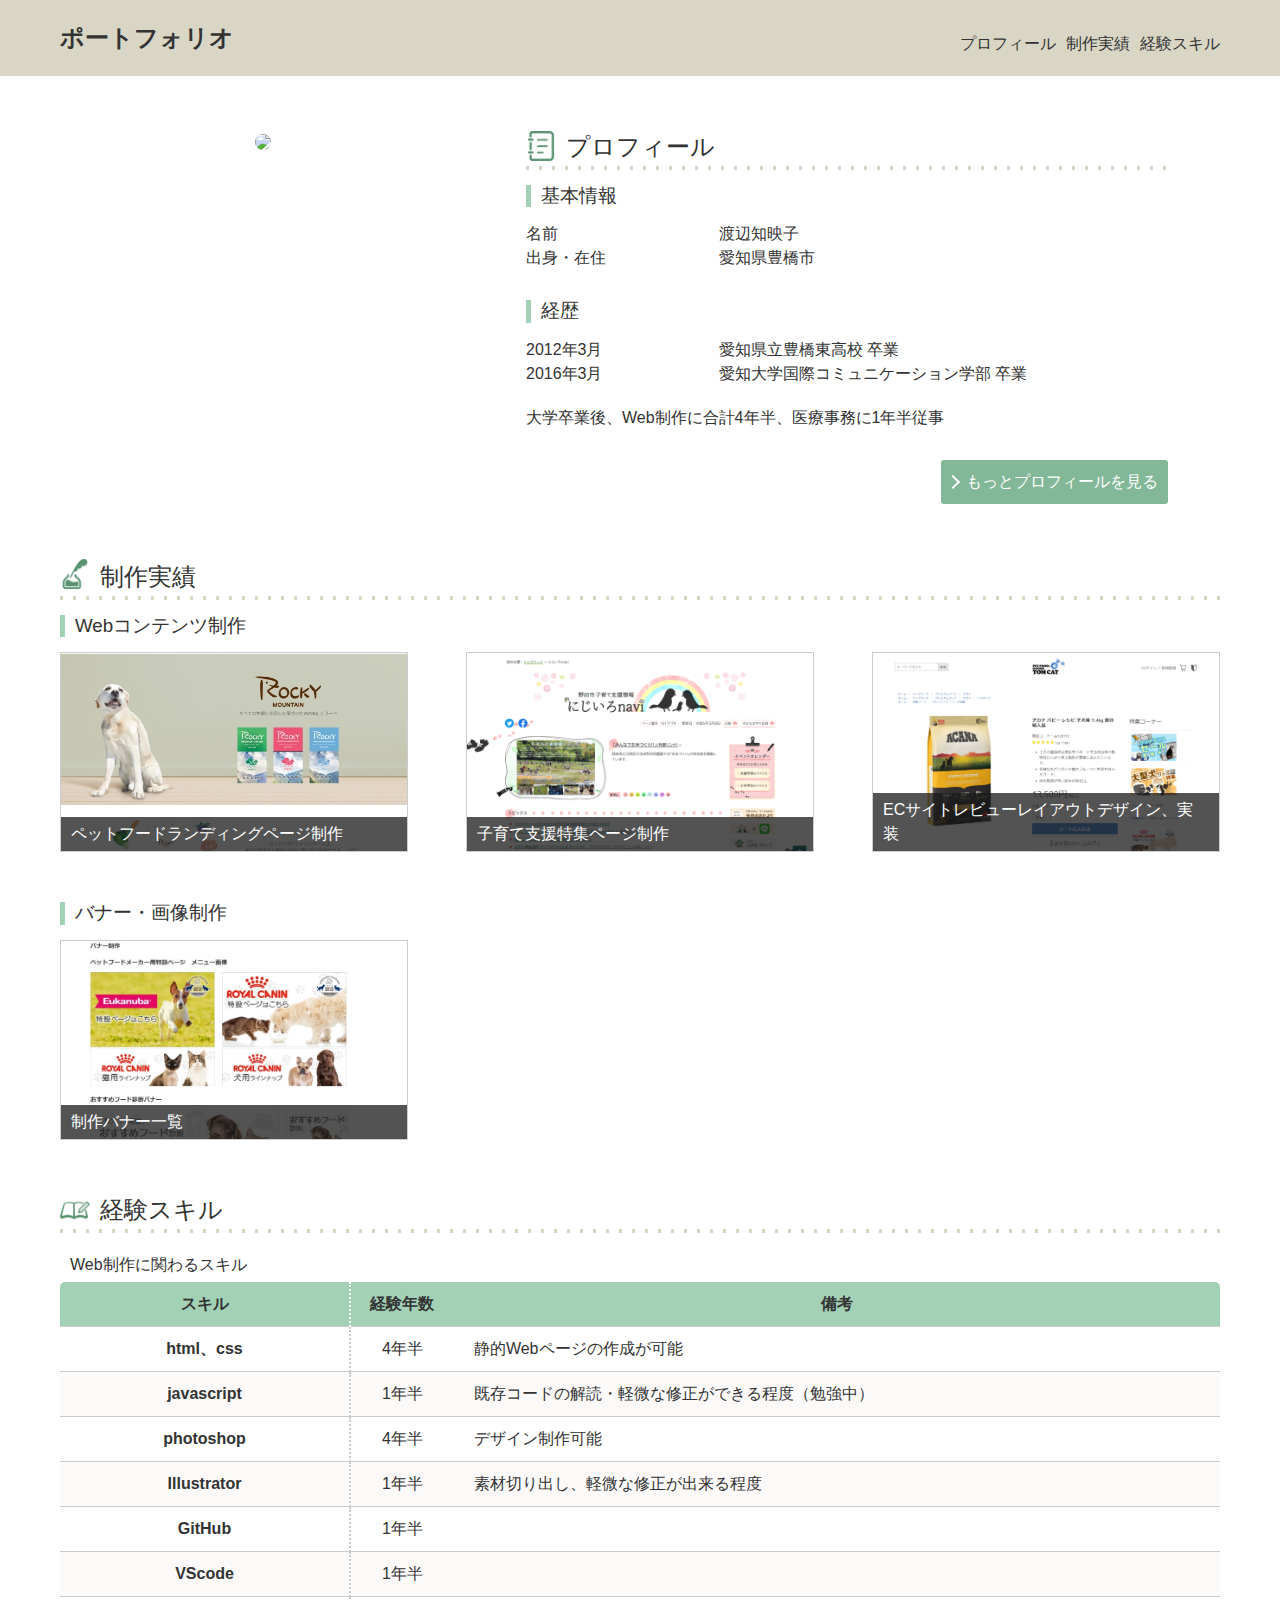
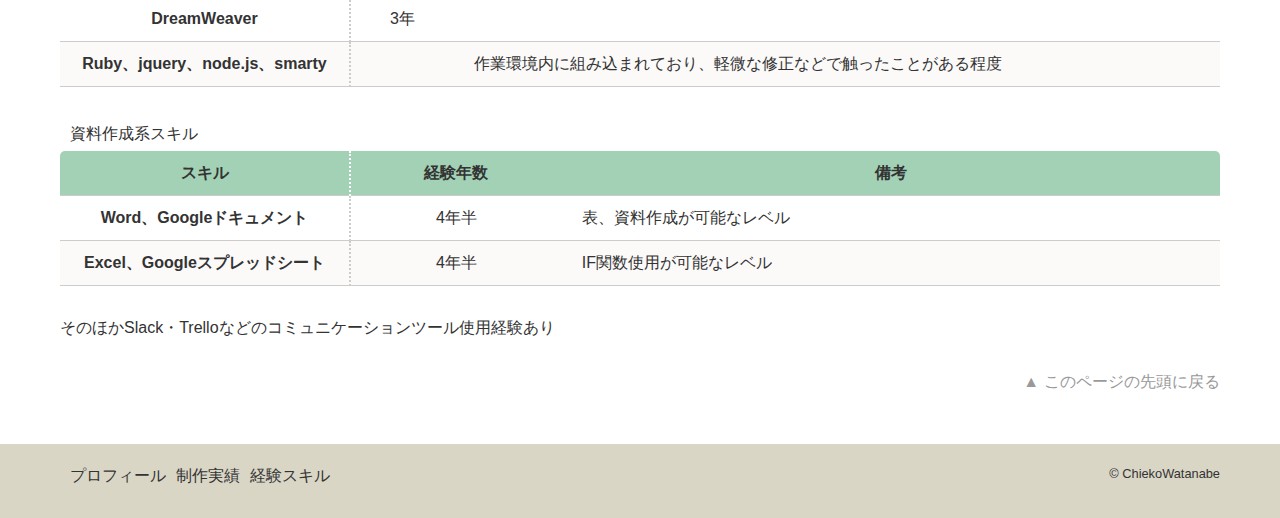
==== index.html @ 40fe9f1f "レスポンシブ対応、css読み込み" ====
<!DOCTYPE html>
<html>
  <head>
    <title>ポートフォリオ</title>
    <link rel="stylesheet" href="style/base.css">
    <link rel="stylesheet" href="style/top.css">
    <link rel="stylesheet" href="style/smp.css">
  </head>
  <body>
    <header>
      <div class="page_wrap flex_box">
        <h1 class="sitetitle">ポートフォリオ</h1>

        <nav>

          <ul>
            <li><a href="#profile">プロフィール</a></li>
            <li><a href="#works">制作実績</a></li>
            <li><a href="#personal">経験スキル</a></li>
          </ul>

        </nav>
      </div>
    </header>

    <article id="toppage" class="page_wrap">

      <div id="profile_wrap" class="flex_box">

        <p class="profile_img_wrap"><img src="img/profile_img.jpg"></p>

        <div class="profile_content">
          <h2 id="profile">プロフィール</h2>

          <section>
            <h3>基本情報</h3>
            <dl>
              <dt>名前</dt><dd>渡辺知映子</dd>
              <dt>出身・在住</dt><dd>愛知県豊橋市</dd>
            </dl>
          </section>

          <section>
            <h3>経歴</h3>
            <dl>
              <dt>2012年3月</dt><dd>愛知県立豊橋東高校 卒業</dd>
              <dt>2016年3月</dt><dd>愛知大学国際コミュニケーション学部 卒業</dd>
            </dl>
            <p>大学卒業後、Web制作に合計4年半、医療事務に1年半従事</p>
          </section>
          <p class="prof_button">
            <a href="pages/profile.html">もっとプロフィールを見る</a></p>
        </div>
      </div>

      <div id="works_wrap">
        <h2 id="works">制作実績</h2>
        <section>
          <h3>Webコンテンツ制作</h3>
          <ul>
            <li><a href="pages/rockylp.html"><img
                  src="pages/img/rockylp_thumnail.jpg"><span>ペットフードランディングページ制作</span></a></li>
            <li><a href="pages/childcare.html"><img
                  src="pages/img/childcareindex_thumnail.png"><span>子育て支援特集ページ制作</span></a></li>
            <li><a href="pages/review.html"><img
                  src="pages/img/review_thumnail.png"><span>ECサイトレビューレイアウトデザイン、実装</span></a></li>

          </ul>
        </section>

        <section>
          <h3>バナー・画像制作</h3>
          <ul>
            <li><a href="pages/banner.html"><img
                  src="pages/img/banner_thumnail .jpg"><span>制作バナー一覧</span></a></li>
          </ul>

        </section>

      </div>

      <div id="personal_wrap">
        <h2 id="personal">経験スキル</h2>
        <table>
          <caption>Web制作に関わるスキル</caption>
          <thead>
            <tr><th>スキル</th><th>経験年数</th><th>備考</th>
            </tr>
          </thead>
          <tbody>
            <tr>
              <th>html、css</th><td>4年半</td><td
                class="align_left">静的Webページの作成が可能</td>
            </tr>
            <tr>
              <th>javascript</th><td>1年半</td><td
                class="align_left">既存コードの解読・軽微な修正ができる程度（勉強中）</td>
            </tr>
            <tr>
              <th>photoshop</th><td>4年半</td><td
                class="align_left">デザイン制作可能</td>
            </tr>
            <tr>
              <th>Illustrator</th><td>1年半</td><td
                class="align_left">素材切り出し、軽微な修正が出来る程度</td>
            </tr>
            <tr>
              <th>GitHub</th><td>1年半</td><td></td>
            </tr>
            <tr>
              <th>VScode</th><td>1年半</td><td></td>
            </tr>
            <tr>
              <th>DreamWeaver</th><td>3年</td><td></td>
            </tr>
            <tr>
              <th>Ruby、jquery、node.js、smarty</th><td></td><td
                class="align_left">作業環境内に組み込まれており、軽微な修正などで触ったことがある程度</td>
            </tr>
          </tbody>
        </table>

        <table>
          <caption>資料作成系スキル</caption>
          <thead>
            <tr><th>スキル</th><th>経験年数</th><th>備考</th>
            </tr>
          </thead>
          <tbody>
            <tr>
              <th>Word、Googleドキュメント</th><td>4年半</td><td
                class="align_left">表、資料作成が可能なレベル</td>
            </tr>
            <tr>
              <th>Excel、Googleスプレッドシート</th><td>4年半</td><td
                class="align_left">IF関数使用が可能なレベル</td>
            </tr>
          </tbody>
        </table>
        <p>そのほかSlack・Trelloなどのコミュニケーションツール使用経験あり</p>

      </div>
      <p class="go_to_head"><a href="#">このページの先頭に戻る</a></p>
    </article>

    <footer>
      <div class="page_wrap flex_box">

        <nav>

          <ul>
            <li><a href="#profile">プロフィール</a></li>
            <li><a href="#works">制作実績</a></li>
            <li><a href="#personal">経験スキル</a></li>
          </ul>

        </nav>
        <p class="copyright">&#169; ChiekoWatanabe</p>
      </div>
    </footer>

  </body>
</html>
---- style/base.css ----
/*=========================================
base
-----------------------------------------*/
* {
  margin: 0;
  padding: 0;
  background: none;
  box-sizing: border-box;
}

html {
  scroll-behavior: smooth;
  font-size: 16px;
}

body {
  font-family: "MS Pゴシック", sans-serif;
  color: #333;
  line-height: 1.5;
  font-size: 16px;
}

.page_wrap {
  width: 100%;
  max-width: 1200px;
  margin-right: auto;
  margin-left: auto;
  padding-right: 20px;
  padding-left: 20px;
}

.flex_box {
  display: flex;
  flex-wrap: nowrap;
}

img {
  vertical-align: bottom;
}

p, ul, li, dl {
  font-size: 1rem;
}

a {
  color: #8b5940;
}

/*=========================================
template
-----------------------------------------*/

/* header */
header {
  background: #d9d6c6;
}

header .page_wrap {
  padding-top: 20px;
  padding-bottom: 20px;
  display: flex;
  flex-wrap: nowrap;
  justify-content: space-between;
  align-items: flex-end;
}

header .sitetitle {
  font-size: 1.5rem;
  font-weight: bold;
}

header .sitetitle a {
  text-decoration: none;
  color: #333;
}

nav ul {
  display: flex;
  justify-content: flex-end;
}

nav ul li {
  list-style: none;
  padding-left: 10px;
}


nav ul li:::after {
  padding-left: 10px;
  content: "/";
}

nav ul li:last-child:::after {
  display: none;
}

nav ul li a {
  color: #333;
  text-decoration: none;
}

nav ul li a:hover {
  text-decoration: underline;
}

/* article */

article {
  margin-top: 50px;
  margin-bottom: 50px;
}

article h1 {
  margin-bottom: 50px;
  font-size: 1.5rem;
  font-weight: bold;
}

article h2 {
  margin-bottom: 20px;
  padding-left: 30px;
  position: relative;
  font-size: 1.5rem;
  font-weight: normal;
}

article h2::before {
  content: "";
  width: 20px;
  height: 20px;
  background: #a2d1b5;
  display: block;
  position: absolute;
  left: 0;
  top: 7px;
}

article h2::after {
  content: "";
  width: 100%;
  height: 5px;
  background-image: linear-gradient(to right, #d9d6c6 3px, transparent 3px);
  background-size: 13px 4px;
  background-repeat: repeat-x;
  position: absolute;
  left: 0;
  bottom: -6px;
}

article h3 {
  margin-bottom: 15px;
  padding-left: 10px;
  line-height: 1.2;
  font-weight: normal;
  border-left: 5px solid #a2d1b5;
}

article section {
  margin-bottom: 30px;
}

article .go_to_head,
article .to_back {
  margin-top: 30px;
  text-align: right;
}

article .go_to_head a,
article .to_back a {
  color: #999;
  text-decoration: none;
}

article .go_to_head a:hover,
article .to_back a:hover {
  text-decoration: underline;
}

article .go_to_head a::before {
  content: "\025b2";
  padding-right: 5px;
}

article .to_back a::before {
  content: "\0ab";
  padding-right: 5px;
}


/* footer */
footer {
  background: #d9d6c6;
}

footer .page_wrap {
  padding-top: 20px;
  padding-bottom: 10px;
  display: flex;
  justify-content: space-between;
}

footer nav {
  margin-bottom: 20px;
  font-size: 80%;
}

footer p.copyright {
  font-size: 80%;
  text-align: right;
}
---- style/top.css ----
/*=========================================
　トップページ
-----------------------------------------*/
#toppage h2 {
  padding-left: 40px;
  background-position: 0px 5px;
  background-repeat: no-repeat;
  background-size: 30px;
}

#toppage h2::before {
  display: none;
}

/*-----------------------------------------*/
/* プロフィール */
#profile_wrap {
  margin-bottom: 50px;
}

.profile_img_wrap {
  width: 35%;
  text-align: center;
}

#profile_wrap h2 {
  padding-top: 3px;
  background-image: url(img/plofile_h2.png);
}


#profile_wrap img {
  max-width: 300px;
  max-height: 300px;
  border-radius: 150px;
}

#profile_wrap .profile_content {
  margin-left: 60px;
}

#profile_wrap dl {
  display: flex;
  flex-wrap: wrap;
  margin-bottom: 20px;
}

#profile_wrap dl dt {
  width: 30%;
}

#profile_wrap dl dd {
  width: 70%;
}

#profile_wrap .prof_button {
  text-align: right;
}

#profile_wrap .prof_button a {
  display: inline-block;
  background: #82b797;
  padding: 10px 10px 10px 25px;
  color: #fff;
  text-decoration: none;
  border-radius: 3px;
  position: relative;
}

#profile_wrap .prof_button a::before {
  display: block;
  content: "";
  width: 8px;
  height: 8px;
  border: 2px solid #fff;
  border-left: transparent;
  border-bottom: transparent;
  position: absolute;
  left: 7px;
  top: 50%;
  transform: translateY(-50%) rotate(45deg);
}

#profile_wrap .prof_button a:hover {
  background: #709487;
}

/* 制作実績 */
#works_wrap h2 {
  padding-top: 5px;
  background-image: url(img/works_h2.png);
}


#works_wrap ul {
  display: flex;
  flex-wrap: wrap;
  justify-content: space-between;
}

#works_wrap ul li {
  list-style: none;
  width: 30%;
  height: 200px;
  margin-bottom: 20px;
  border: 1px solid #ccc;
  overflow: hidden;
  position: relative;
  background: #588977;

}

#works_wrap ul li img {
  width: 100%;
  object-fit: cover;
}


#works_wrap ul li img:hover {
  opacity: 0.8;
}

#works_wrap ul li a {
  display: block;
}

#works_wrap ul li a span {
  position: absolute;
  display: block;
  width: 100%;
  background: rgba(25, 25, 25, 0.75);
  color: #fff;
  bottom: 0;
  padding: 5px 10px;
}

/* スキル */
#personal_wrap h2 {
  margin-top: 3px;
  padding-top: 2px;
  background-image: url(img/personal_h2.png);
}

/* tableデザイン */
#personal_wrap table {
  margin-bottom: 30px;
  width: 100%;
  border-collapse: collapse;
  border-spacing: 0;
}

#personal_wrap table caption {
  text-align: left;
  padding: 5px 10px;
}

#personal_wrap table tr th:first-child {
  width: 25%;
}

#personal_wrap table thead tr {
  background: #a2d1b5;
}

#personal_wrap table thead th:first-child {
  border-right: 2px dotted #fff;
  border-radius: 5px 0 0 0;
}

#personal_wrap table thead th:last-child {
  border-radius: 0 5px 0 0;
}

#personal_wrap table th, table td {
  padding: 10px 5px;
  text-align: center;
  border-bottom: 1px solid #ccc;
}

#personal_wrap table th:first-child {
  border-right: 2px dotted #ccc;
}

#personal_wrap table tr:nth-child(even) {
  background-color: #fbfaf9;
}


#personal_wrap table td.align_left {
  text-align: left;
  padding-left: 20px;
}
---- style/smp.css ----
/*=========================================
  タブレット以下レスポンシブ
-----------------------------------------*/
@media screen and (max-width:768px) {
  .flex_box {
    display: block;
  }

  .path .flex_box {
    display: flex;
  }

  /* -------------------------------------
    トップページ
  ------------------------------------- */

  #profile_wrap .profile_img_wrap {
    width: auto;
    margin-bottom: 20px;
  }

  #profile_wrap .profile_content {
    margin-left: 0;
  }

  #works_wrap ul li {
    width: 49%;
  }

  /* -------------------------------------
    制作実績
  ------------------------------------- */
  article .product_thumnail li {
    margin-left: 0;
  }

  article .works_info .left,
  article .works_info .right {
    width: 100%;
  }

  article .works_info .left {
    background-image: linear-gradient(to right, #fff 3px, transparent 3px);
    background-size: 12px 3px;
    background-repeat: repeat-x;
    background-position: bottom left;
  }

  article .works_info .right div:first-child {
    padding-top: 20px;
  }

  .profile_img_wrap {
    width: auto;
  }
}

@media screen and (max-width:480px) {
  #works_wrap ul li {
    width: 100%;
  }
}
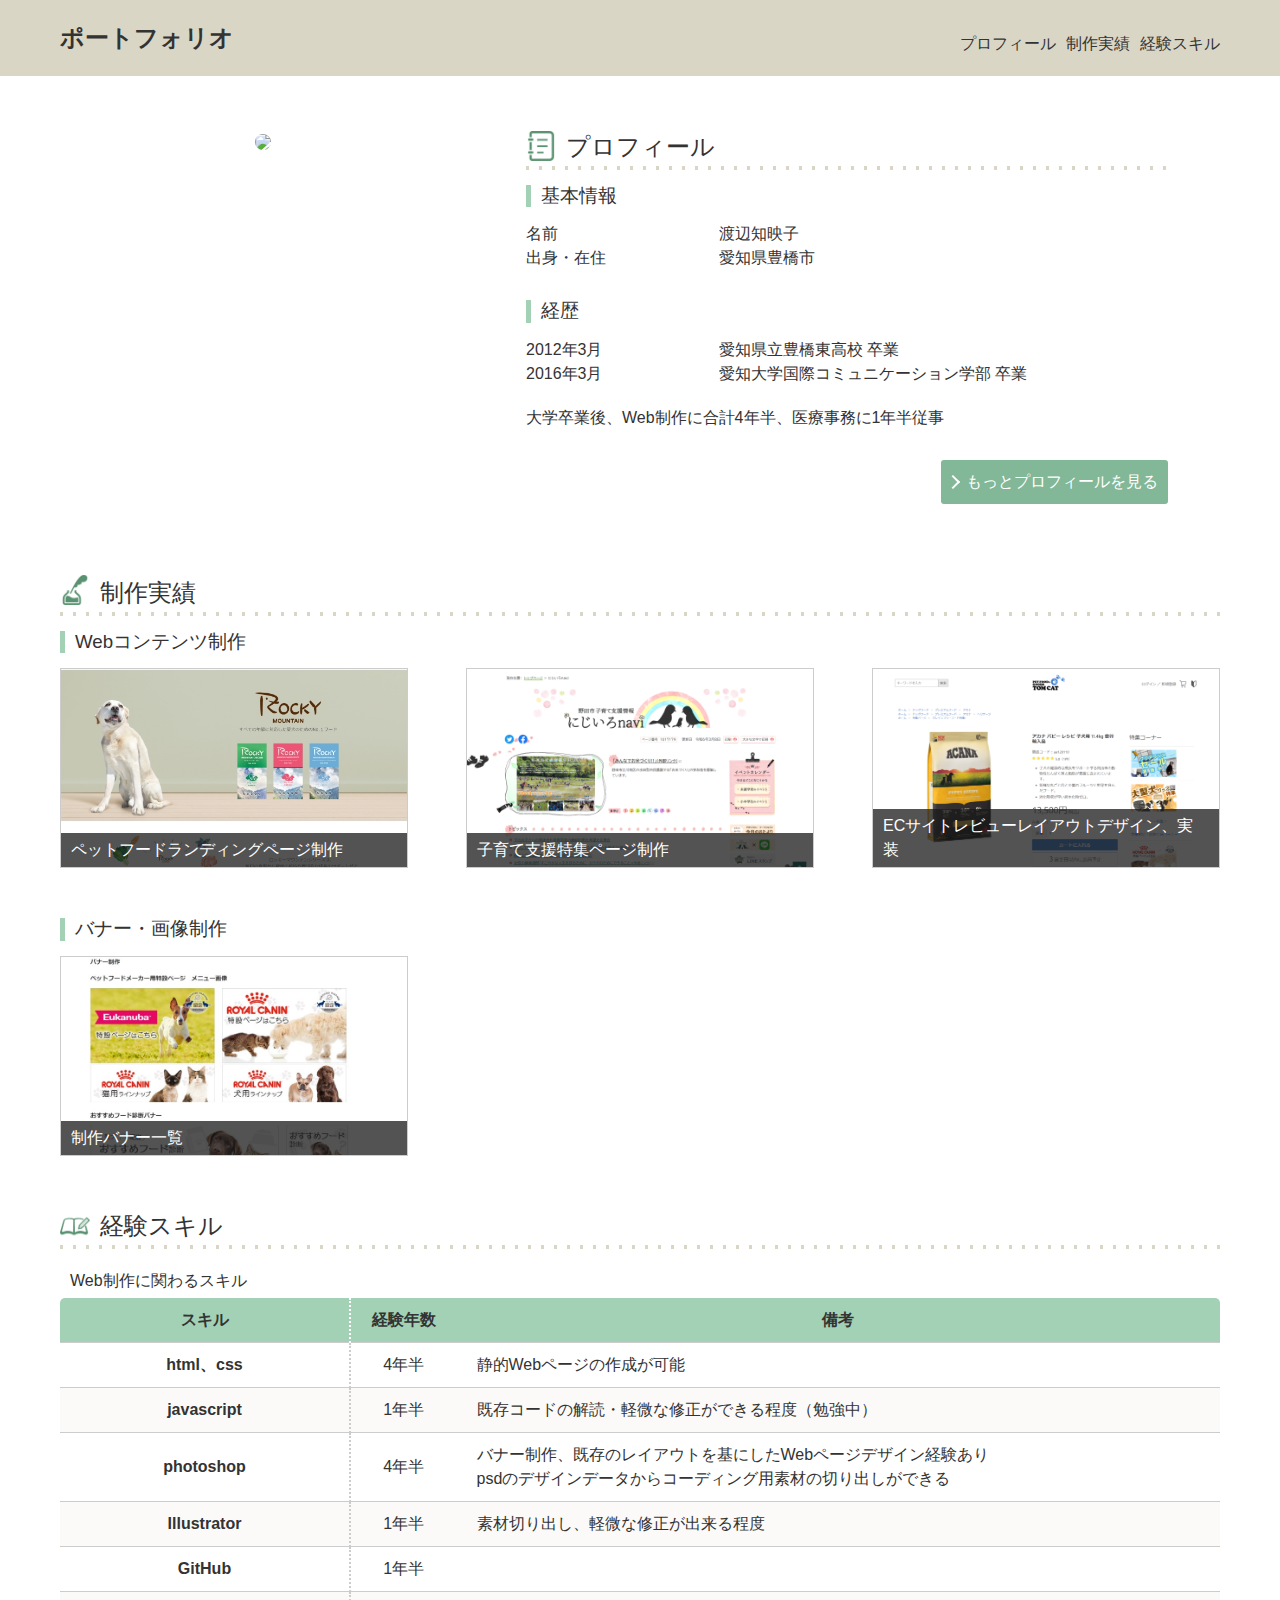
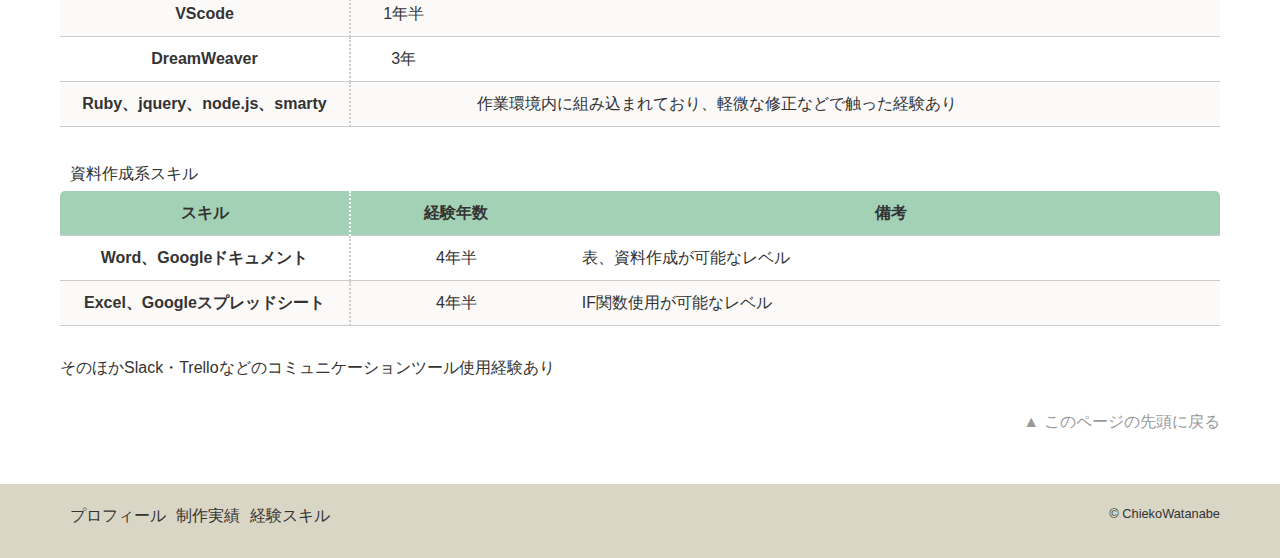
==== commit a03e5926: "制作経験詳細記述" ====
--- a/index.html
+++ b/index.html
@@ -98,7 +98,8 @@
             </tr>
             <tr>
               <th>photoshop</th><td>4年半</td><td
-                class="align_left">デザイン制作可能</td>
+                class="align_left">バナー制作、既存のレイアウトを基にしたWebページデザイン経験あり<br>
+                psdのデザインデータからコーディング用素材の切り出しができる</td>
             </tr>
             <tr>
               <th>Illustrator</th><td>1年半</td><td
@@ -115,7 +116,7 @@
             </tr>
             <tr>
               <th>Ruby、jquery、node.js、smarty</th><td></td><td
-                class="align_left">作業環境内に組み込まれており、軽微な修正などで触ったことがある程度</td>
+                class="align_left">作業環境内に組み込まれており、軽微な修正などで触った経験あり</td>
             </tr>
           </tbody>
         </table>
--- a/style/base.css
+++ b/style/base.css
@@ -42,6 +42,10 @@
   font-size: 1rem;
 }
 
+p {
+  margin-bottom: 1rem;
+}
+
 a {
   color: #8b5940;
 }
@@ -67,6 +71,7 @@
 header .sitetitle {
   font-size: 1.5rem;
   font-weight: bold;
+  margin-bottom: 0;
 }
 
 header .sitetitle a {
@@ -76,7 +81,6 @@
 
 nav ul {
   display: flex;
-  justify-content: flex-end;
 }
 
 nav ul li {
@@ -195,7 +199,6 @@
 footer .page_wrap {
   padding-top: 20px;
   padding-bottom: 10px;
-  display: flex;
   justify-content: space-between;
 }
 
--- a/style/smp.css
+++ b/style/smp.css
@@ -14,12 +14,13 @@
     トップページ
   ------------------------------------- */
 
-  #profile_wrap .profile_img_wrap {
+  .profile_img_wrap {
     width: auto;
     margin-bottom: 20px;
+    text-align: center;
   }
 
-  #profile_wrap .profile_content {
+  .profile_content {
     margin-left: 0;
   }
 
@@ -50,7 +51,12 @@
     padding-top: 20px;
   }
 
-  .profile_img_wrap {
+
+
+  /* -------------------------------------
+    プロフィール
+  ------------------------------------- */
+  .profile_introduction .flex_box {
     width: auto;
   }
 }
@@ -59,4 +65,8 @@
   #works_wrap ul li {
     width: 100%;
   }
+
+  .profile_img_wrap img {
+    max-width: 200px;
+  }
 }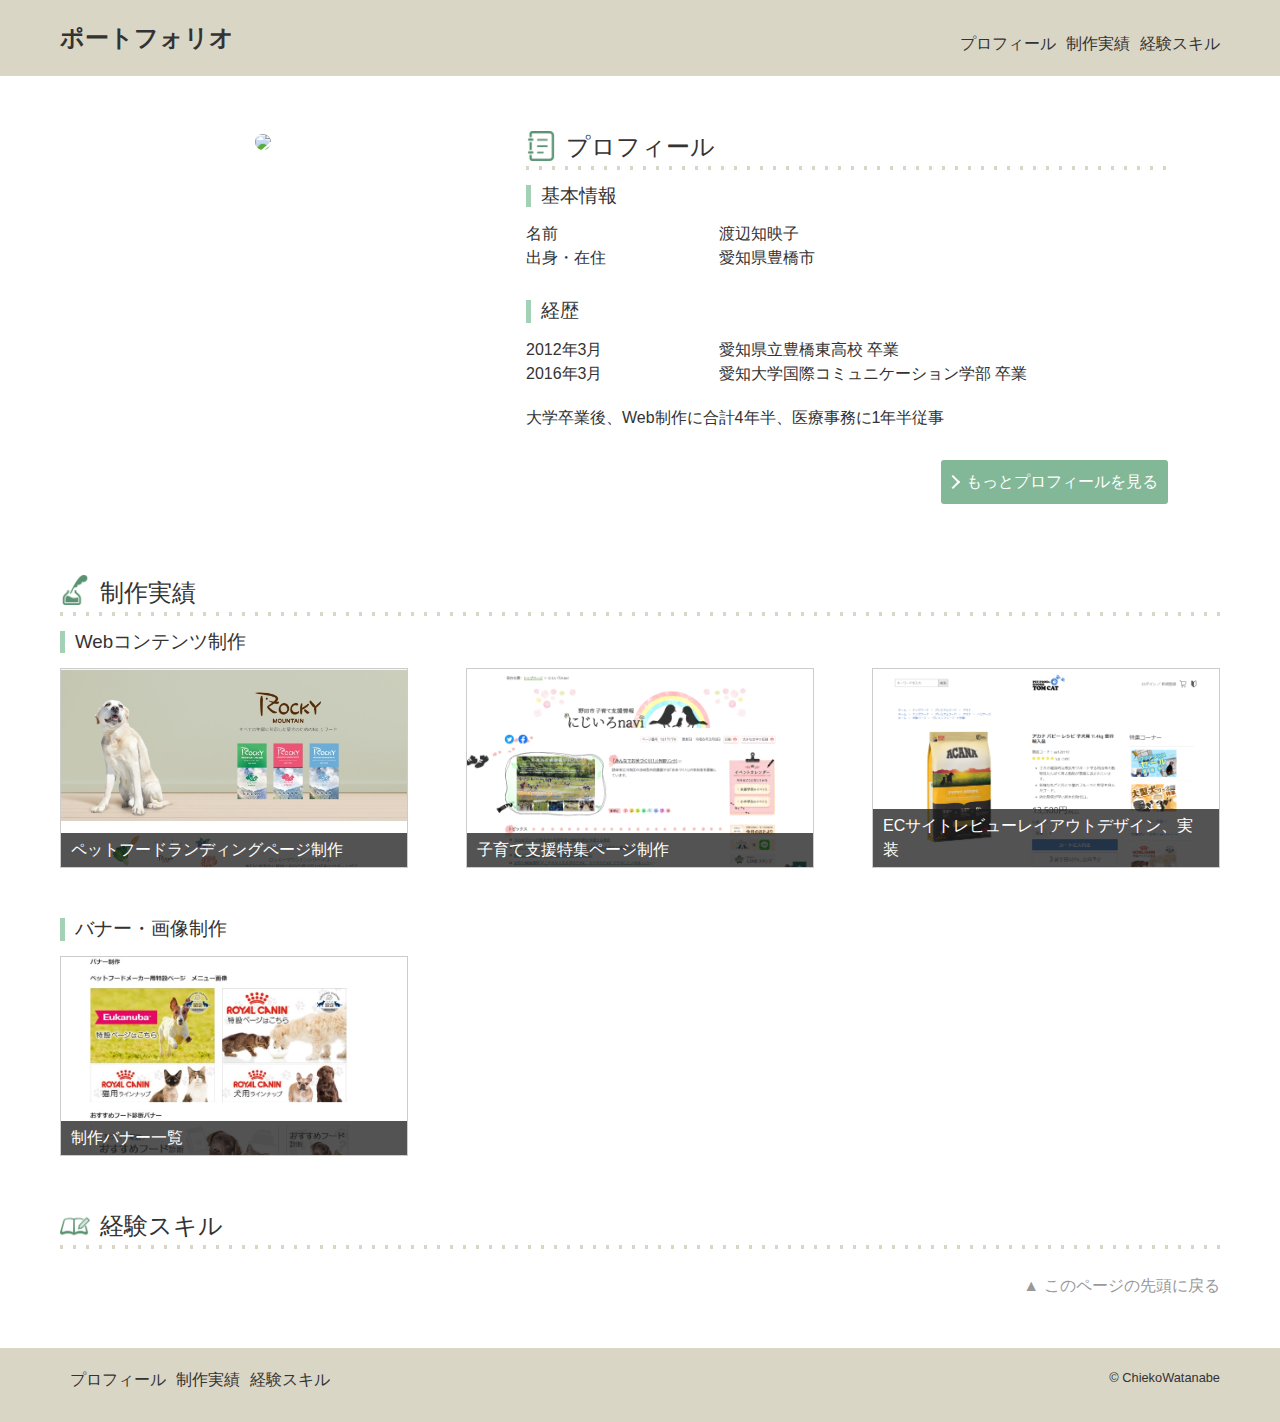
==== commit 8a0eae5b: "経験スキルをプロフィール詳細に移動" ====
--- a/index.html
+++ b/index.html
@@ -81,64 +81,7 @@
 
       <div id="personal_wrap">
         <h2 id="personal">経験スキル</h2>
-        <table>
-          <caption>Web制作に関わるスキル</caption>
-          <thead>
-            <tr><th>スキル</th><th>経験年数</th><th>備考</th>
-            </tr>
-          </thead>
-          <tbody>
-            <tr>
-              <th>html、css</th><td>4年半</td><td
-                class="align_left">静的Webページの作成が可能</td>
-            </tr>
-            <tr>
-              <th>javascript</th><td>1年半</td><td
-                class="align_left">既存コードの解読・軽微な修正ができる程度（勉強中）</td>
-            </tr>
-            <tr>
-              <th>photoshop</th><td>4年半</td><td
-                class="align_left">バナー制作、既存のレイアウトを基にしたWebページデザイン経験あり<br>
-                psdのデザインデータからコーディング用素材の切り出しができる</td>
-            </tr>
-            <tr>
-              <th>Illustrator</th><td>1年半</td><td
-                class="align_left">素材切り出し、軽微な修正が出来る程度</td>
-            </tr>
-            <tr>
-              <th>GitHub</th><td>1年半</td><td></td>
-            </tr>
-            <tr>
-              <th>VScode</th><td>1年半</td><td></td>
-            </tr>
-            <tr>
-              <th>DreamWeaver</th><td>3年</td><td></td>
-            </tr>
-            <tr>
-              <th>Ruby、jquery、node.js、smarty</th><td></td><td
-                class="align_left">作業環境内に組み込まれており、軽微な修正などで触った経験あり</td>
-            </tr>
-          </tbody>
-        </table>
 
-        <table>
-          <caption>資料作成系スキル</caption>
-          <thead>
-            <tr><th>スキル</th><th>経験年数</th><th>備考</th>
-            </tr>
-          </thead>
-          <tbody>
-            <tr>
-              <th>Word、Googleドキュメント</th><td>4年半</td><td
-                class="align_left">表、資料作成が可能なレベル</td>
-            </tr>
-            <tr>
-              <th>Excel、Googleスプレッドシート</th><td>4年半</td><td
-                class="align_left">IF関数使用が可能なレベル</td>
-            </tr>
-          </tbody>
-        </table>
-        <p>そのほかSlack・Trelloなどのコミュニケーションツール使用経験あり</p>
 
       </div>
       <p class="go_to_head"><a href="#">このページの先頭に戻る</a></p>
--- a/style/top.css
+++ b/style/top.css
@@ -83,6 +83,7 @@
 
 #profile_wrap .prof_button a:hover {
   background: #709487;
+  transition: .5s;
 }
 
 /* 制作実績 */
@@ -118,6 +119,7 @@
 
 #works_wrap ul li img:hover {
   opacity: 0.8;
+  transition: .5s;
 }
 
 #works_wrap ul li a {
@@ -139,54 +141,4 @@
   margin-top: 3px;
   padding-top: 2px;
   background-image: url(img/personal_h2.png);
-}
-
-/* tableデザイン */
-#personal_wrap table {
-  margin-bottom: 30px;
-  width: 100%;
-  border-collapse: collapse;
-  border-spacing: 0;
-}
-
-#personal_wrap table caption {
-  text-align: left;
-  padding: 5px 10px;
-}
-
-#personal_wrap table tr th:first-child {
-  width: 25%;
-}
-
-#personal_wrap table thead tr {
-  background: #a2d1b5;
-}
-
-#personal_wrap table thead th:first-child {
-  border-right: 2px dotted #fff;
-  border-radius: 5px 0 0 0;
-}
-
-#personal_wrap table thead th:last-child {
-  border-radius: 0 5px 0 0;
-}
-
-#personal_wrap table th, table td {
-  padding: 10px 5px;
-  text-align: center;
-  border-bottom: 1px solid #ccc;
-}
-
-#personal_wrap table th:first-child {
-  border-right: 2px dotted #ccc;
-}
-
-#personal_wrap table tr:nth-child(even) {
-  background-color: #fbfaf9;
-}
-
-
-#personal_wrap table td.align_left {
-  text-align: left;
-  padding-left: 20px;
 }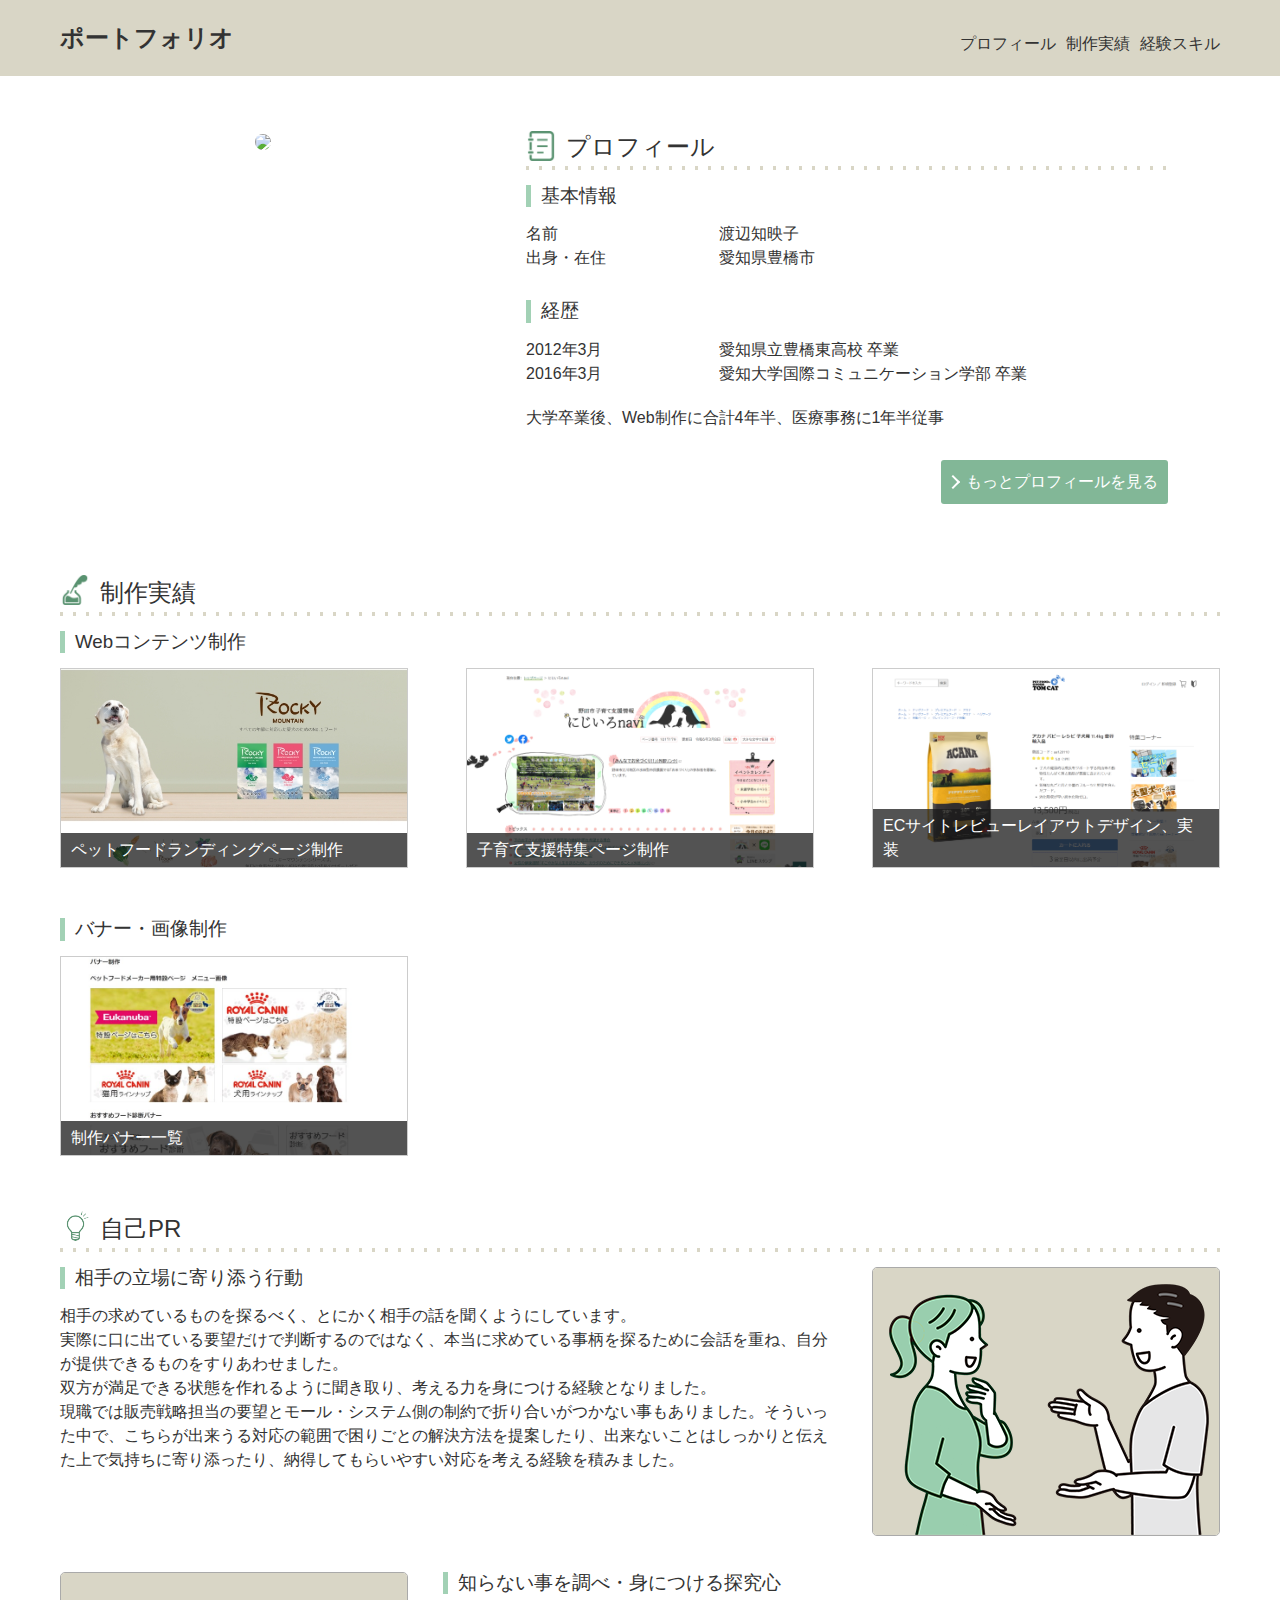
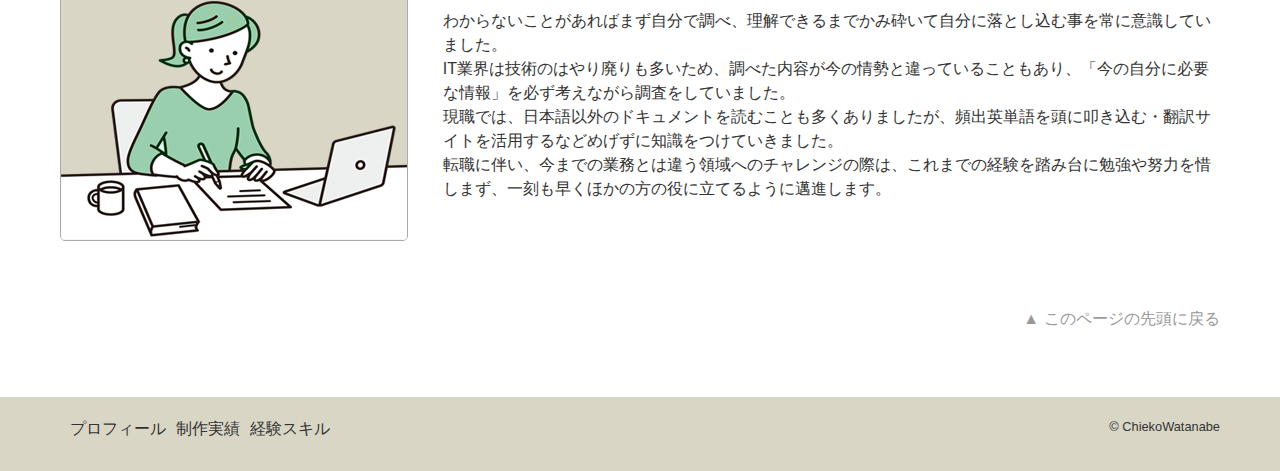
==== commit 1239881e: "トップページに自己PR追加、イメージ追加" ====
--- a/index.html
+++ b/index.html
@@ -79,11 +79,29 @@
 
       </div>
 
-      <div id="personal_wrap">
-        <h2 id="personal">経験スキル</h2>
-
-
-      </div>
+      <div id="pr_wrap">
+        <h2 id="personal_pr">自己PR</h2>
+        <section class="flex_box">
+          <div class="desc">
+          <h3>相手の立場に寄り添う行動</h3>
+          <p>相手の求めているものを探るべく、とにかく相手の話を聞くようにしています。<br>
+            実際に口に出ている要望だけで判断するのではなく、本当に求めている事柄を探るために会話を重ね、自分が提供できるものをすりあわせました。<br>
+            双方が満足できる状態を作れるように聞き取り、考える力を身につける経験となりました。<br>
+            現職では販売戦略担当の要望とモール・システム側の制約で折り合いがつかない事もありました。そういった中で、こちらが出来うる対応の範囲で困りごとの解決方法を提案したり、出来ないことはしっかりと伝えた上で気持ちに寄り添ったり、納得してもらいやすい対応を考える経験を積みました。</p>
+          </div>
+          <p class="img"><img src="img/pr_img1.png" alt="話し合っているイメージ"></p>
+        </section>
+        <div class="flex_box">
+        <section class="flex_box">
+          <div class="desc">
+            <h3>知らない事を調べ・身につける探究心</h3>
+            <p>わからないことがあればまず自分で調べ、理解できるまでかみ砕いて自分に落とし込む事を常に意識していました。<br>
+              IT業界は技術のはやり廃りも多いため、調べた内容が今の情勢と違っていることもあり、「今の自分に必要な情報」を必ず考えながら調査をしていました。<br>
+            現職では、日本語以外のドキュメントを読むことも多くありましたが、頻出英単語を頭に叩き込む・翻訳サイトを活用するなどめげずに知識をつけていきました。<br>
+            転職に伴い、今までの業務とは違う領域へのチャレンジの際は、これまでの経験を踏み台に勉強や努力を惜しまず、一刻も早くほかの方の役に立てるように邁進します。</p>
+          </div>
+        <p class="img"><img src="img/pr_img2.png" alt="勉強をしているイメージ"></p>
+        </section>
       <p class="go_to_head"><a href="#">このページの先頭に戻る</a></p>
     </article>
 
--- a/style/top.css
+++ b/style/top.css
@@ -136,9 +136,39 @@
   padding: 5px 10px;
 }
 
-/* スキル */
-#personal_wrap h2 {
+/* 自己PR */
+#pr_wrap h2 {
   margin-top: 3px;
-  padding-top: 2px;
-  background-image: url(img/personal_h2.png);
+  padding-top: 5px;
+  background-image: url(img/pr_h2.png);
+}
+
+#pr_wrap section {
+  margin-bottom: 20px;
+}
+
+#pr_wrap .flex_box {
+  flex-wrap: wrap;
+  justify-content: space-between;
+}
+
+#pr_wrap h3 {
+  width: 100%;
+}
+
+#pr_wrap .flex_box .desc {
+  width: 67%;
+}
+
+#pr_wrap .flex_box .img {
+  width: 30%;
+}
+
+#pr_wrap .flex_box img {
+  border: 1px solid #aaa;
+  border-radius: 5px;
+}
+
+#pr_wrap .flex_box:nth-child(odd) {
+  flex-direction: row-reverse;
 }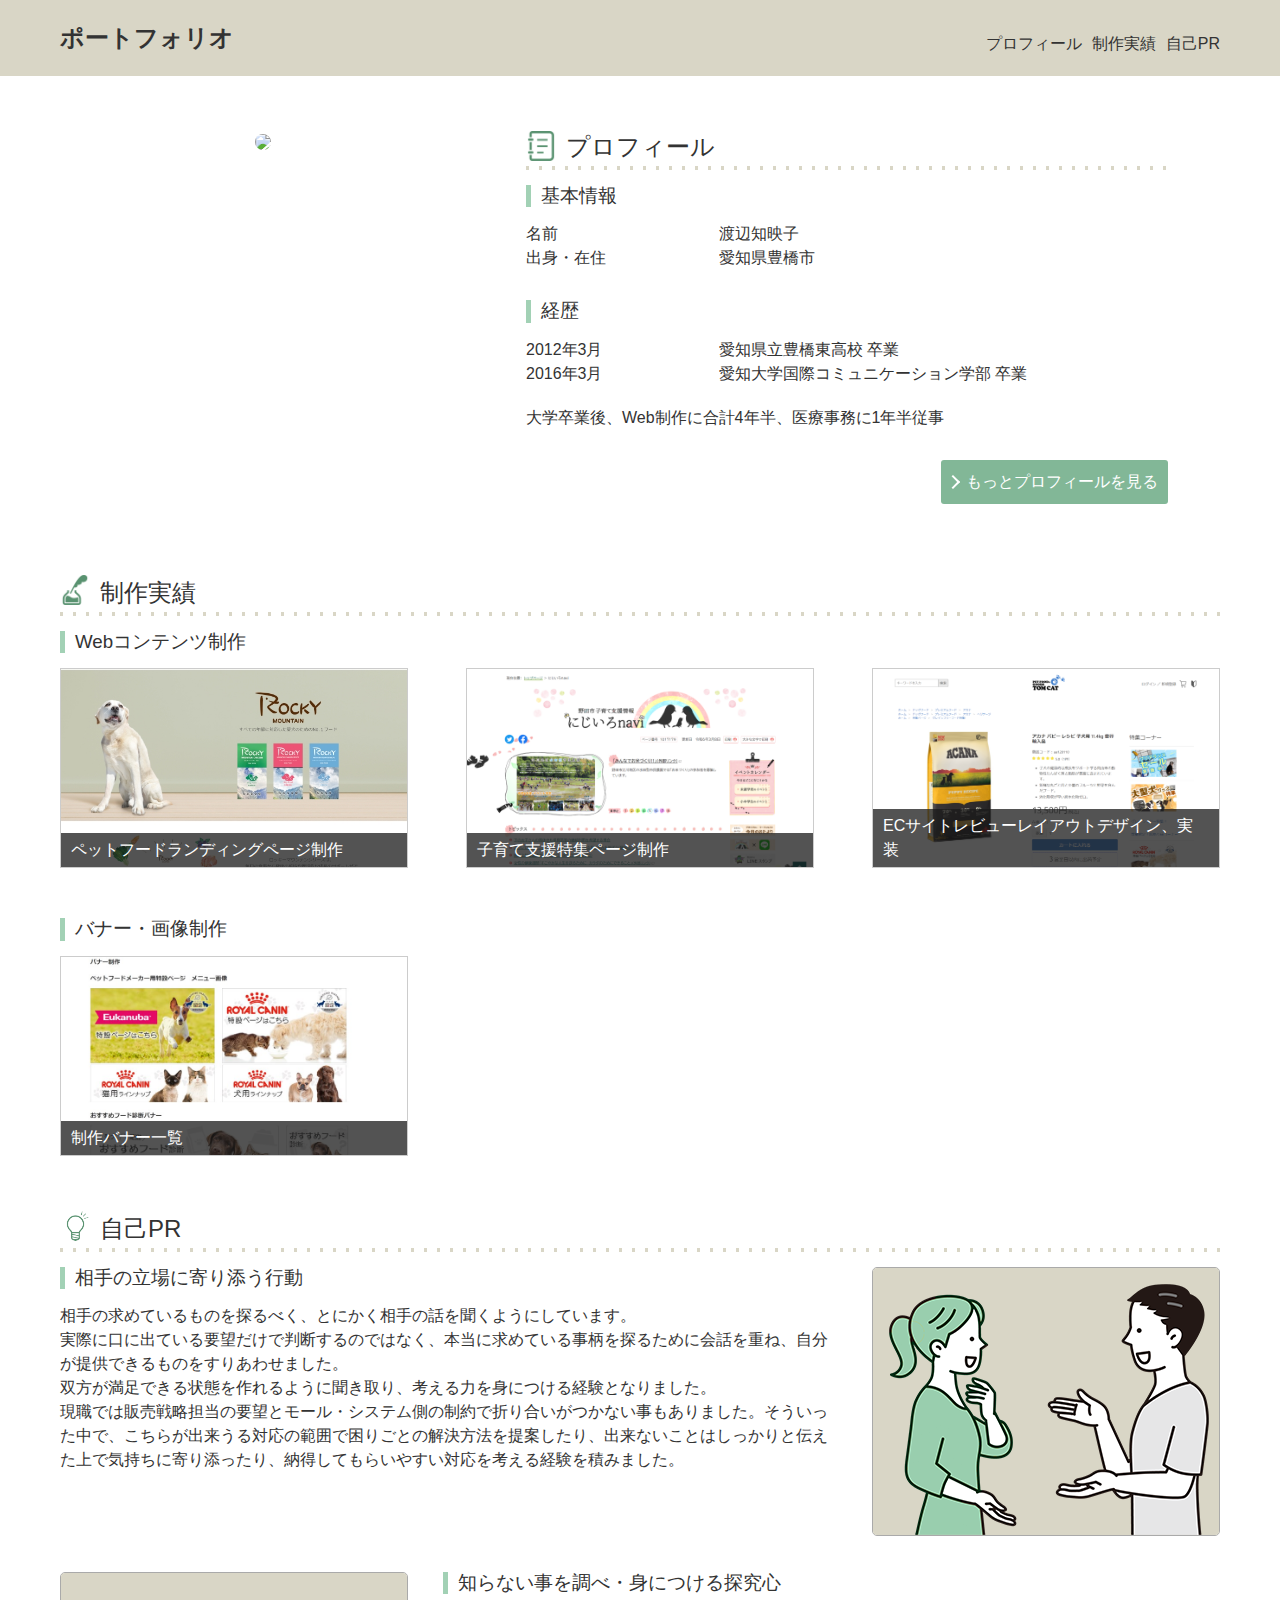
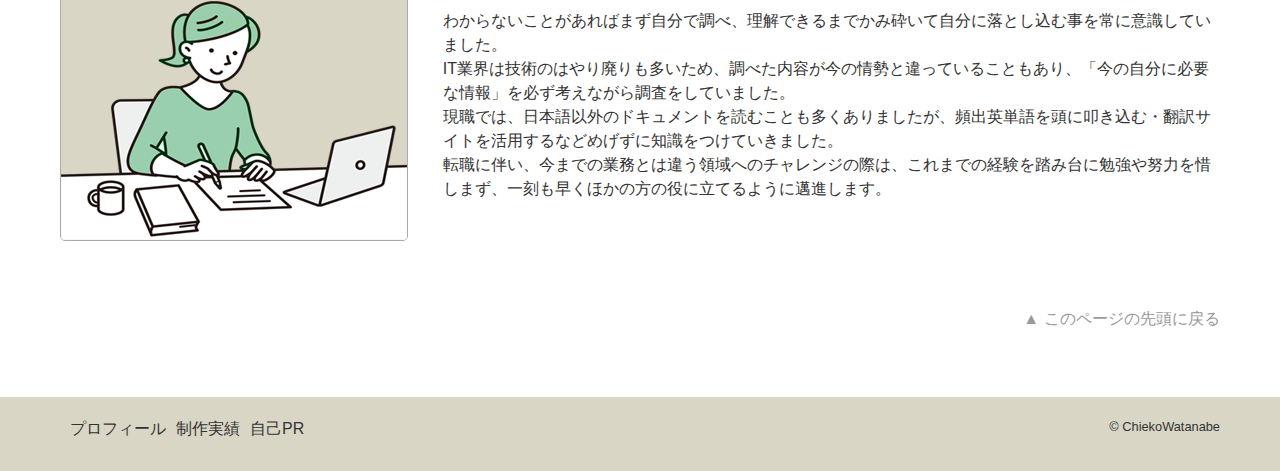
==== commit 10e9ba58: "ナビゲーションを自己PRに差し替え" ====
--- a/index.html
+++ b/index.html
@@ -16,7 +16,7 @@
           <ul>
             <li><a href="#profile">プロフィール</a></li>
             <li><a href="#works">制作実績</a></li>
-            <li><a href="#personal">経験スキル</a></li>
+            <li><a href="#pr_wrap">自己PR</a></li>
           </ul>
 
         </nav>
@@ -113,7 +113,7 @@
           <ul>
             <li><a href="#profile">プロフィール</a></li>
             <li><a href="#works">制作実績</a></li>
-            <li><a href="#personal">経験スキル</a></li>
+            <li><a href="#pr_wrap">自己PR</a></li>
           </ul>
 
         </nav>
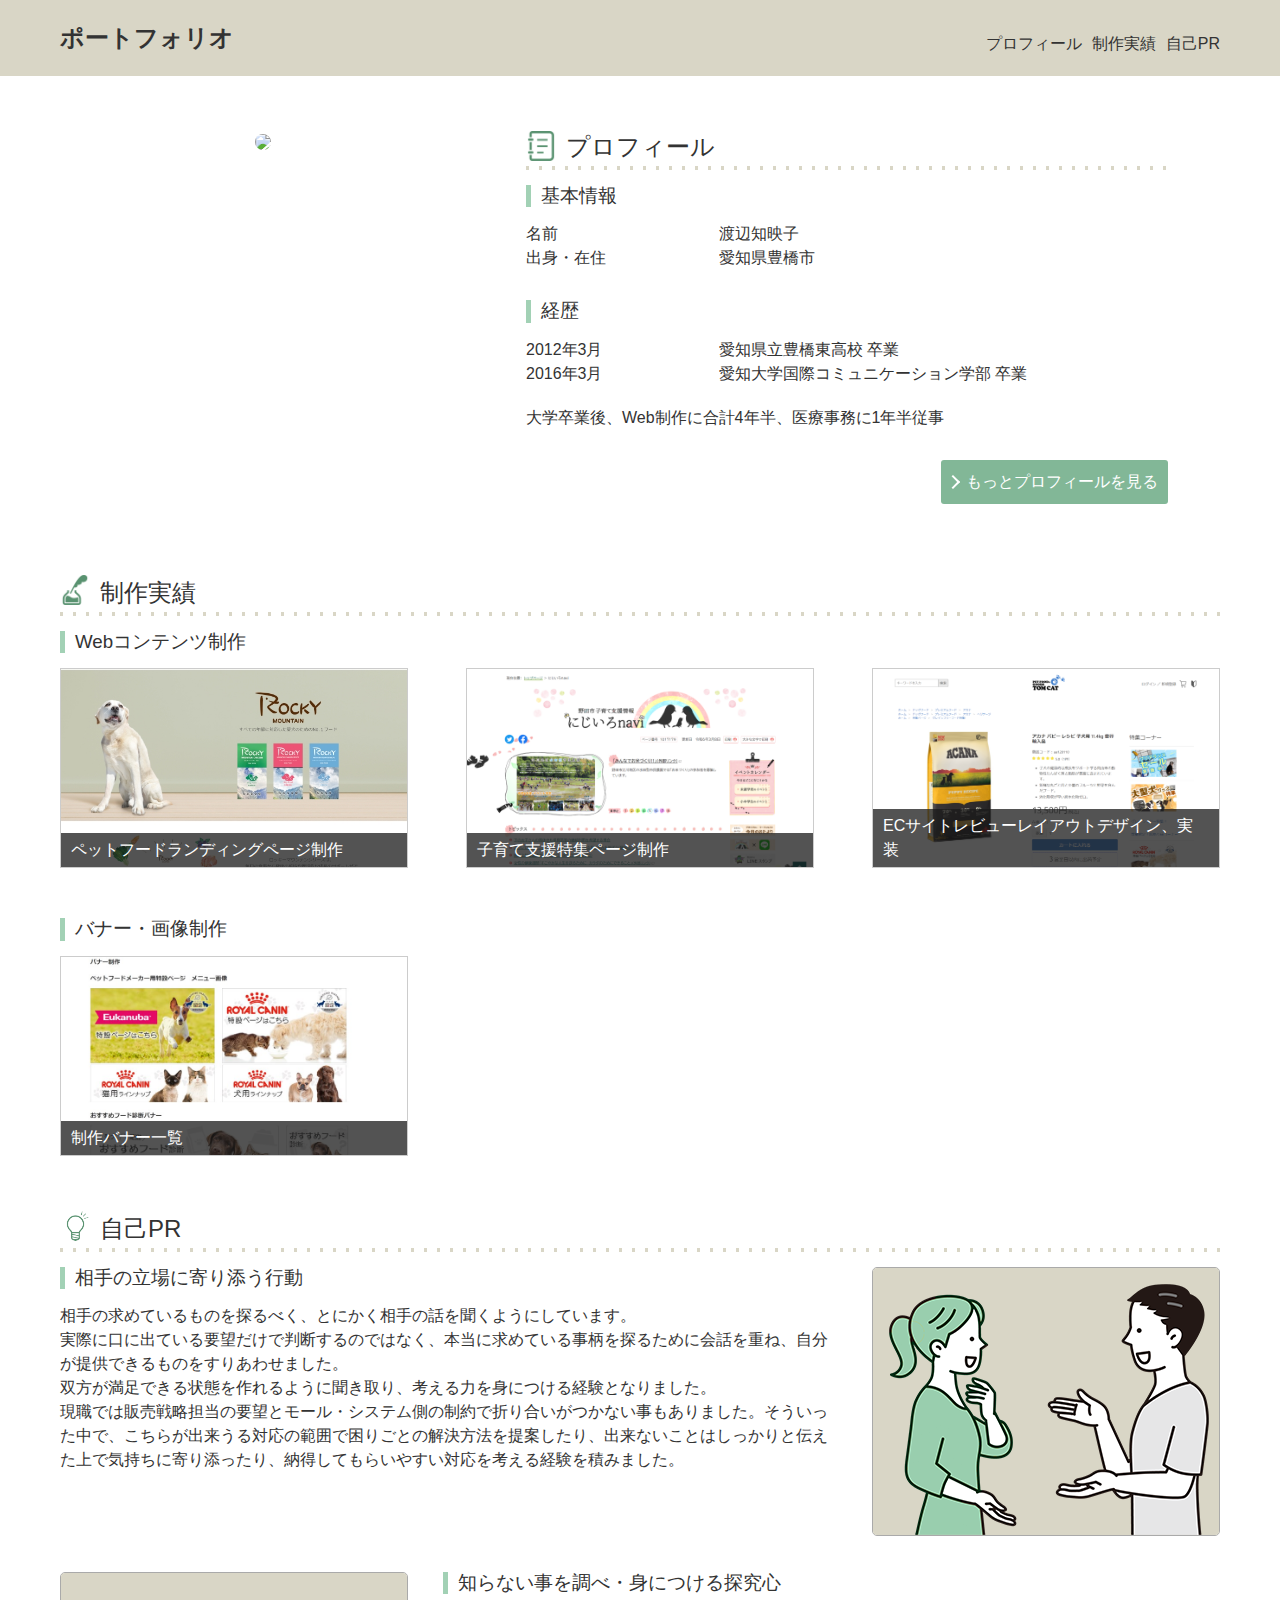
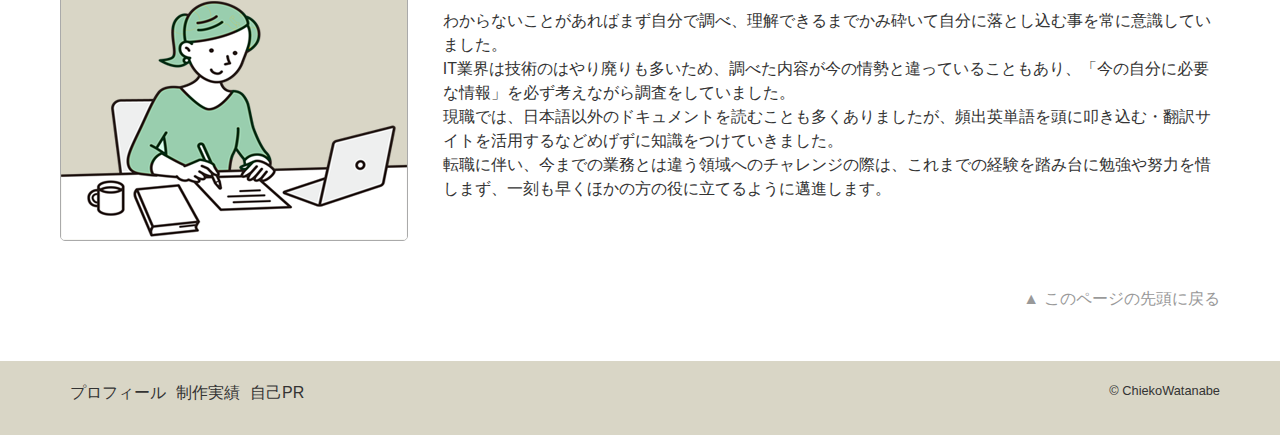
==== commit 4b3bc0df: "閉じタグ修正" ====
--- a/index.html
+++ b/index.html
@@ -1,10 +1,12 @@
 <!DOCTYPE html>
-<html>
+<html lang="ja">
   <head>
+    <meta charset="utf-8">
     <title>ポートフォリオ</title>
     <link rel="stylesheet" href="style/base.css">
     <link rel="stylesheet" href="style/top.css">
     <link rel="stylesheet" href="style/smp.css">
+    <meta name="viewport" content="width=device-width,initial-scale=1">
   </head>
   <body>
     <header>
@@ -91,7 +93,6 @@
           </div>
           <p class="img"><img src="img/pr_img1.png" alt="話し合っているイメージ"></p>
         </section>
-        <div class="flex_box">
         <section class="flex_box">
           <div class="desc">
             <h3>知らない事を調べ・身につける探究心</h3>
@@ -100,8 +101,9 @@
             現職では、日本語以外のドキュメントを読むことも多くありましたが、頻出英単語を頭に叩き込む・翻訳サイトを活用するなどめげずに知識をつけていきました。<br>
             転職に伴い、今までの業務とは違う領域へのチャレンジの際は、これまでの経験を踏み台に勉強や努力を惜しまず、一刻も早くほかの方の役に立てるように邁進します。</p>
           </div>
-        <p class="img"><img src="img/pr_img2.png" alt="勉強をしているイメージ"></p>
+          <p class="img"><img src="img/pr_img2.png" alt="勉強をしているイメージ"></p>
         </section>
+        </div>
       <p class="go_to_head"><a href="#">このページの先頭に戻る</a></p>
     </article>
 
--- a/style/top.css
+++ b/style/top.css
@@ -147,6 +147,10 @@
   margin-bottom: 20px;
 }
 
+#pr_wrap section:last-child {
+  margin-bottom: 0;
+}
+
 #pr_wrap .flex_box {
   flex-wrap: wrap;
   justify-content: space-between;
@@ -167,6 +171,7 @@
 #pr_wrap .flex_box img {
   border: 1px solid #aaa;
   border-radius: 5px;
+  width: 100%;
 }
 
 #pr_wrap .flex_box:nth-child(odd) {
--- a/style/smp.css
+++ b/style/smp.css
@@ -20,12 +20,23 @@
     text-align: center;
   }
 
-  .profile_content {
+  #profile_wrap .profile_content {
     margin-left: 0;
   }
 
   #works_wrap ul li {
     width: 49%;
+  }
+
+  #pr_wrap .flex_box .desc {
+    width: 100%;
+  }
+
+  #pr_wrap .flex_box .img {
+    width: auto;
+    max-width: 300px;
+    margin-right: auto;
+    margin-left: auto;
   }
 
   /* -------------------------------------
@@ -56,10 +67,36 @@
   /* -------------------------------------
     プロフィール
   ------------------------------------- */
+  .profile_index.flex_box {
+    display: flex;
+  }
+
   .profile_introduction .flex_box {
     width: auto;
   }
+
+  article .profile_detail dt,
+  article .profile_detail dd {
+    width: 100%;
+  }
+
+  article .profile_detail dt {
+    margin: 0;
+    font-size: 95%;
+  }
+
+  article .profile_detail dt .supplement {
+    display: inline-block;
+  }
+
+  article .profile_detail dd {
+    margin: 5px 0 20px 0;
+  }
 }
+
+/* -------------------------------------
+スマホ時のみ適用
+------------------------------------- */
 
 @media screen and (max-width:480px) {
   #works_wrap ul li {
